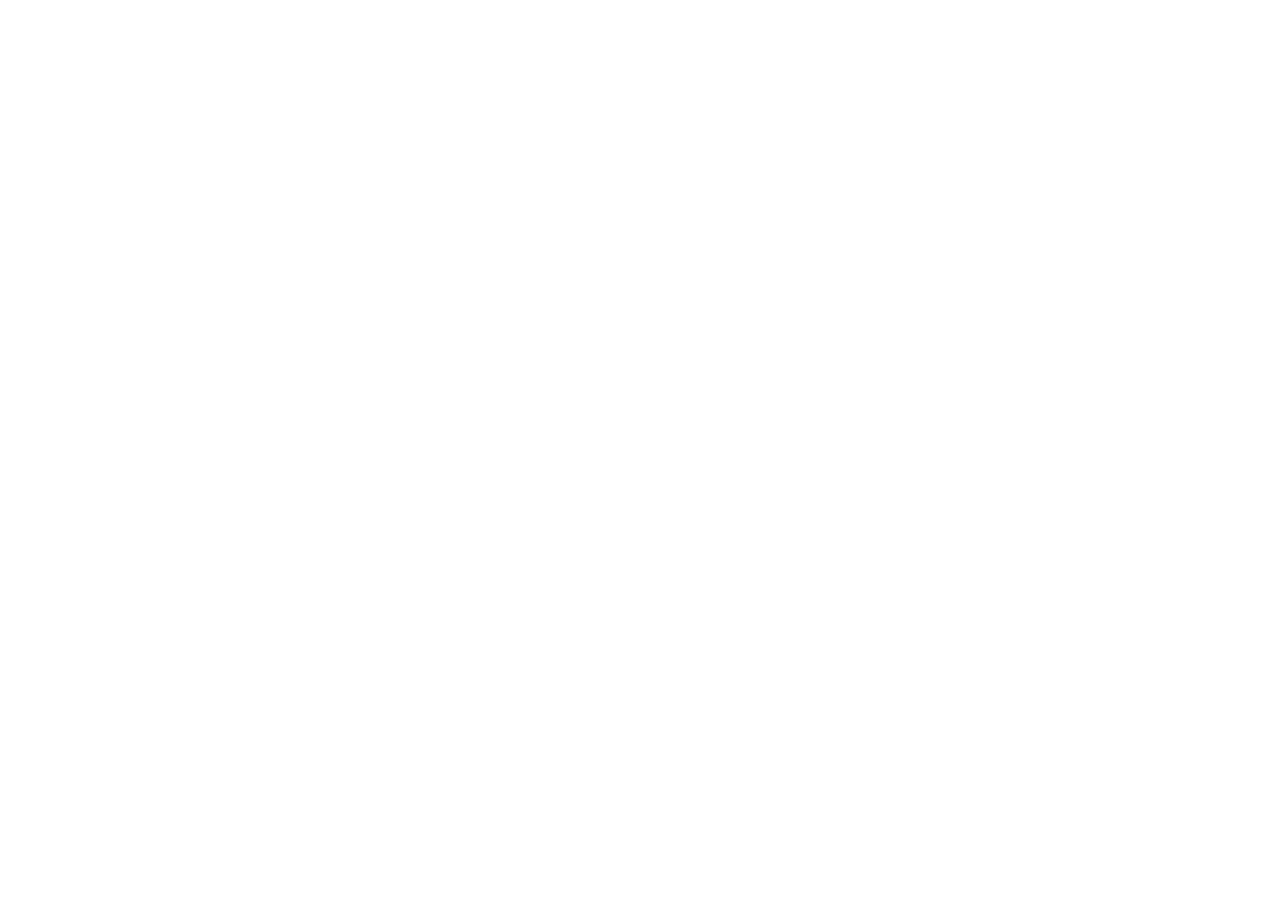
==== index.html @ 8594d662 "ADicionando dados aos components" ====
<!DOCTYPE html>
<html>
<head>
  <meta charset='utf-8'>
  <meta http-equiv='X-UA-Compatible' content='IE=edge'>
  <title>Page Title</title>
  <meta name='viewport' content='width=device-width, initial-scale=1'>
  <link rel='stylesheet' type='text/css' media='screen' href='main.css'>
  <div component id="dailyTemp"></div>
  <div component id="weeklyTemp"></div>
  <script src='componentLoader.js'></script>
  <script src='main.js'></script>
</head>
<body>

</body>
</html>
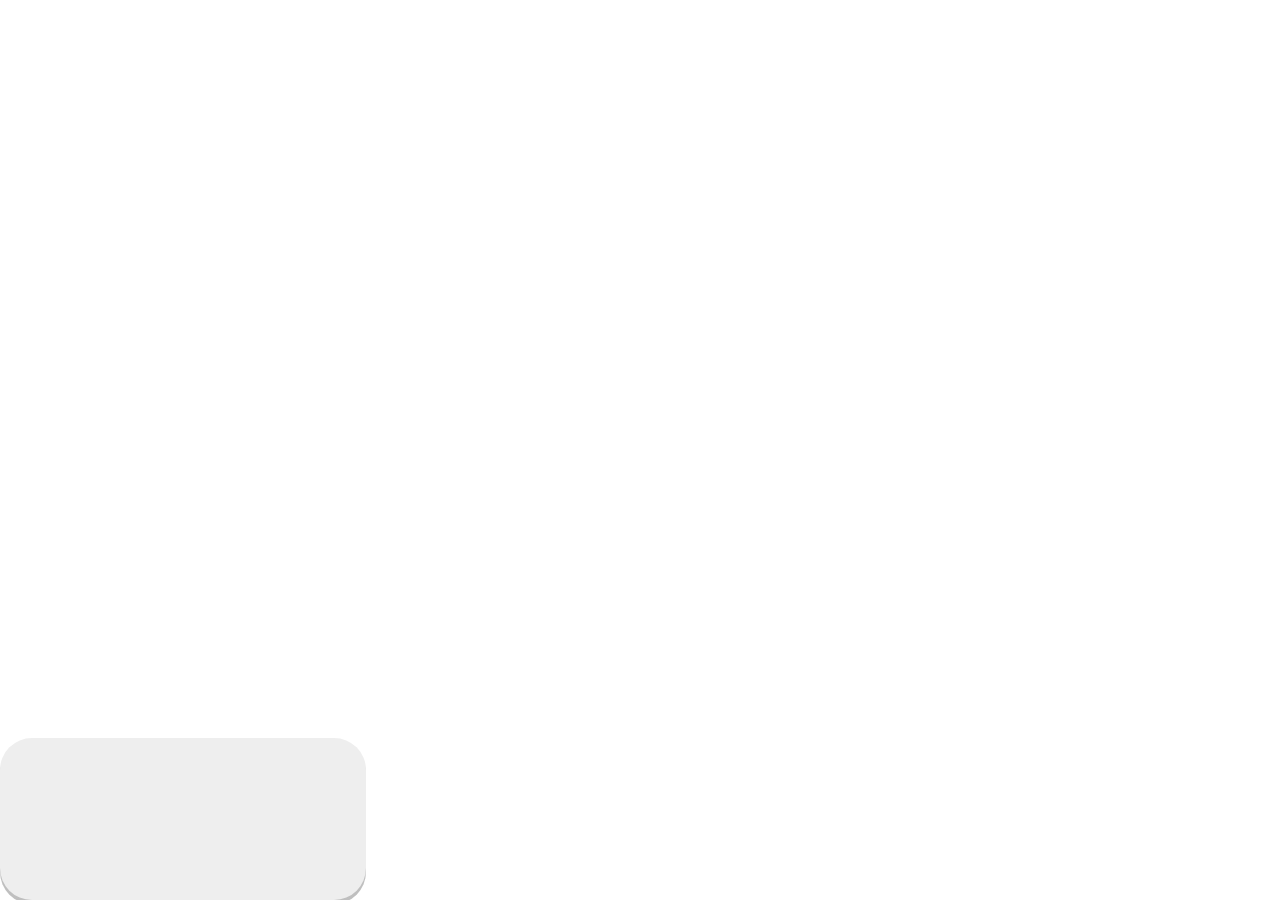
==== commit 682d6714: "tt" ====
--- a/index.html
+++ b/index.html
@@ -6,8 +6,19 @@
   <title>Page Title</title>
   <meta name='viewport' content='width=device-width, initial-scale=1'>
   <link rel='stylesheet' type='text/css' media='screen' href='main.css'>
-  <div component id="dailyTemp"></div>
-  <div component id="weeklyTemp"></div>
+  <div class="mainScreen">
+    <div style="display: flex; flex: 1;" component id="navBar"></div>
+    <div class="dataScreen">
+      <div class="mainData">
+        <div style="display: flex; flex: 4;" component id="dailyTemp"></div>
+        <div style="display: flex; flex: 1;" component id="clock" class="defaultBg"></div>
+      </div>
+      <div class="listData">
+        <div style="display: flex; flex: 1;" component id="weeklyTemp"></div>
+        <div style="display: flex; flex: 1;"   component id="mainCitiesTemp"></div>
+      </div>
+    </div>
+  </div>
   <script src='componentLoader.js'></script>
   <script src='main.js'></script>
 </head>
--- a/main.css
+++ b/main.css
@@ -0,0 +1,52 @@
+body {
+  margin: 0;
+}
+
+.mainScreen {
+    display: flex;
+    flex-direction: column;
+    align-items: center;
+    height: 100vh;
+    width: 100vw;
+  }
+  
+  .dataScreen {
+    display: flex;
+    flex-wrap: wrap;
+    flex-direction: row;
+    justify-content: center;
+    align-items: center;
+    width: 100vw;
+    display: flex;
+    flex: 9;
+}
+
+@media screen and (max-width: 600px) {
+}
+
+.listData {
+  flex: 2.5;
+  min-width: 30rem;
+  height: -moz-available; /* For Firefox */
+  height: -webkit-fill-available; /* For Safari and Chrome */
+  height: 100%; /* Fallback for other browsers */
+  display: flex;
+  flex-direction: column;
+}
+
+.mainData {
+  flex: 1;
+  min-width: 12rem;
+  height: -moz-available; /* For Firefox */
+  height: -webkit-fill-available; /* For Safari and Chrome */
+  height: 100%; /* Fallback for other browsers */
+  display: flex;
+  flex-direction: column;
+}
+
+
+.defaultBg {
+  background: #EEEEEE;
+  box-shadow: 0 4px 0 0 rgba(0, 0, 0, 0.25);
+  border-radius: 2rem;
+}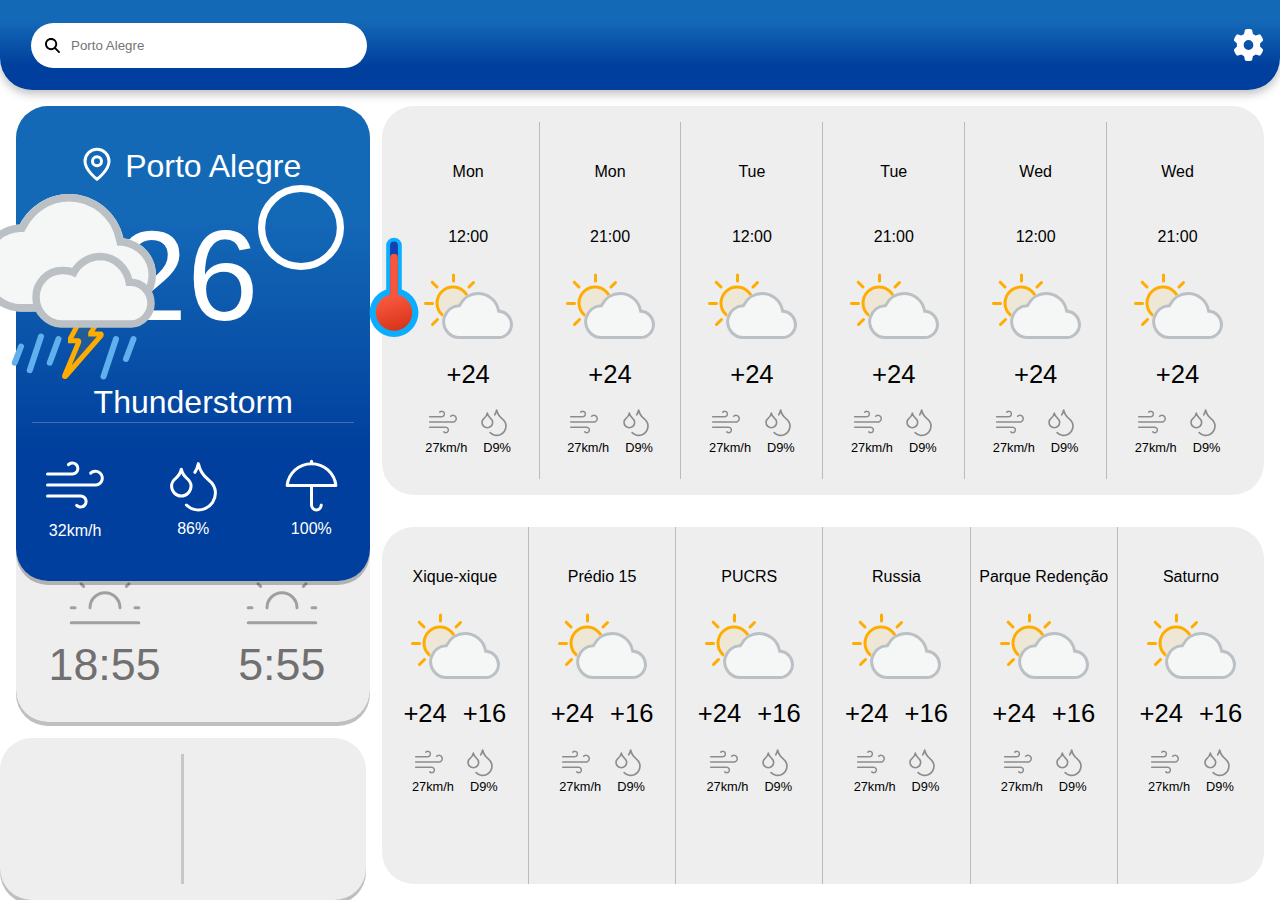
==== commit a2bd7f28: "Ading basic functionalities" ====
--- a/index.html
+++ b/index.html
@@ -1,13 +1,20 @@
 <!DOCTYPE html>
 <html>
 <head>
+  <link rel="preconnect" href="https://fonts.googleapis.com">
+  <link rel="preconnect" href="https://fonts.gstatic.com" crossorigin>
+  <link href="https://fonts.googleapis.com/css2?family=Sora:wght@100..800&display=swap" rel="stylesheet">
   <meta charset='utf-8'>
   <meta http-equiv='X-UA-Compatible' content='IE=edge'>
   <title>Page Title</title>
   <meta name='viewport' content='width=device-width, initial-scale=1'>
   <link rel='stylesheet' type='text/css' media='screen' href='main.css'>
   <div class="mainScreen">
-    <div style="display: flex; flex: 1;" component id="navBar"></div>
+    <div style="display: flex; flex: 1; display: flex;
+    flex: 1;
+    position: sticky;
+    top: 0;
+    z-index: 10;" component id="navBar"></div>
     <div class="dataScreen">
       <div class="mainData">
         <div style="display: flex; flex: 4;" component id="dailyTemp"></div>
--- a/main.css
+++ b/main.css
@@ -8,6 +8,7 @@
     align-items: center;
     height: 100vh;
     width: 100vw;
+    font-family: 'sora', sans-serif;
   }
   
   .dataScreen {
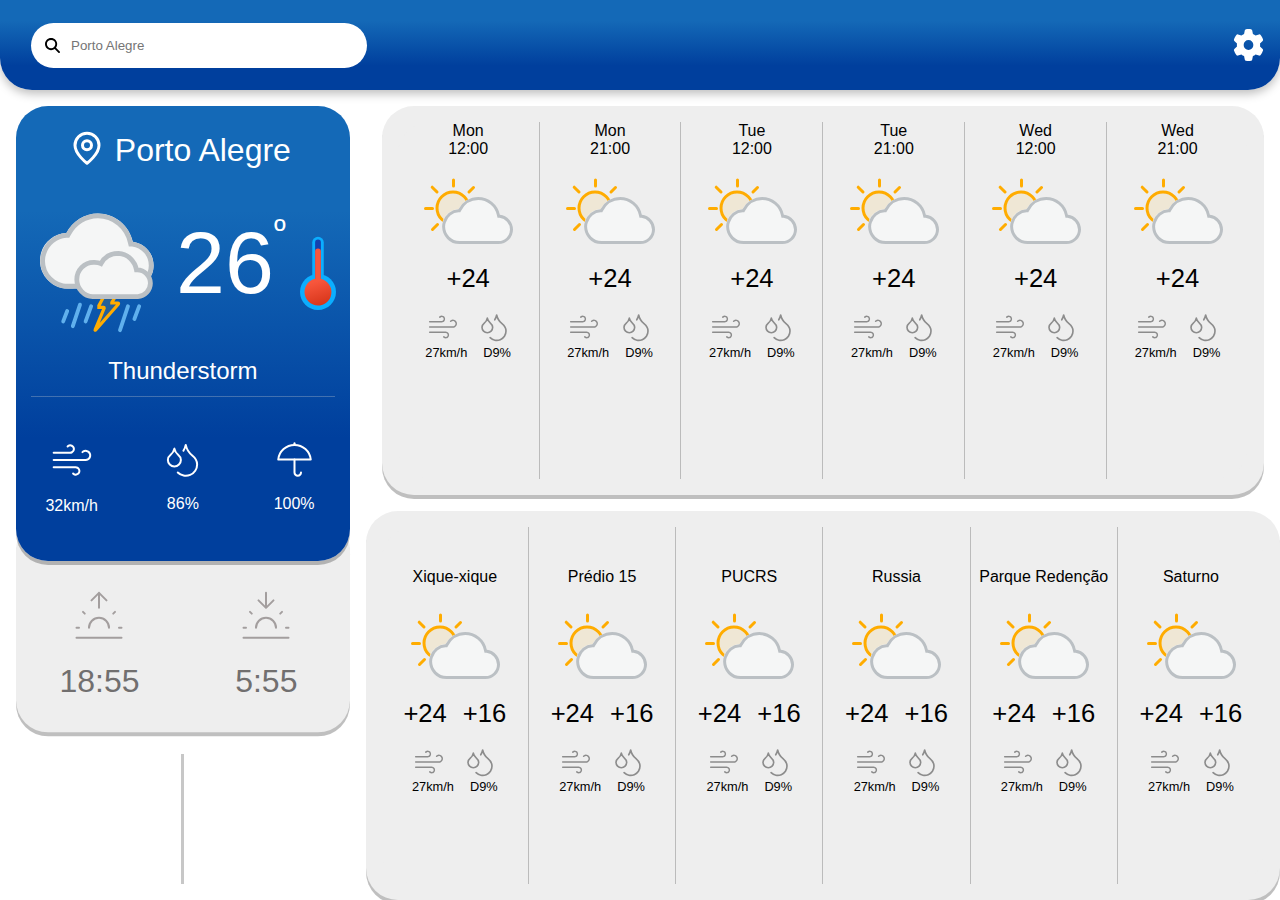
==== commit 58036980: "Merge pull request #17 from SandlerRodrigo/weeklyTemp" ====
--- a/index.html
+++ b/index.html
@@ -18,11 +18,11 @@
     <div class="dataScreen">
       <div class="mainData">
         <div style="display: flex; flex: 4;" component id="dailyTemp"></div>
-        <div style="display: flex; flex: 1;" component id="clock" class="defaultBg"></div>
+        <div style="display: flex; flex: 1;" component id="clock"></div>
       </div>
       <div class="listData">
-        <div style="display: flex; flex: 1;" component id="weeklyTemp"></div>
-        <div style="display: flex; flex: 1;"   component id="mainCitiesTemp"></div>
+        <div style="display: flex; flex: 1;" component id="weeklyTemp" class="defaultBg"></div>
+        <div style="display: flex; flex: 1;"   component id="mainCitiesTemp" class="defaultBg"></div>
       </div>
     </div>
   </div>
--- a/main.css
+++ b/main.css
@@ -50,4 +50,10 @@
   background: #EEEEEE;
   box-shadow: 0 4px 0 0 rgba(0, 0, 0, 0.25);
   border-radius: 2rem;
-}+}
+
+.darkmode .defaultBg {
+  background: rgb(48, 48, 48);
+  box-shadow: 0 4px 0 0 rgba(0, 0, 0, 0.25);
+  border-radius: 2rem;
+}
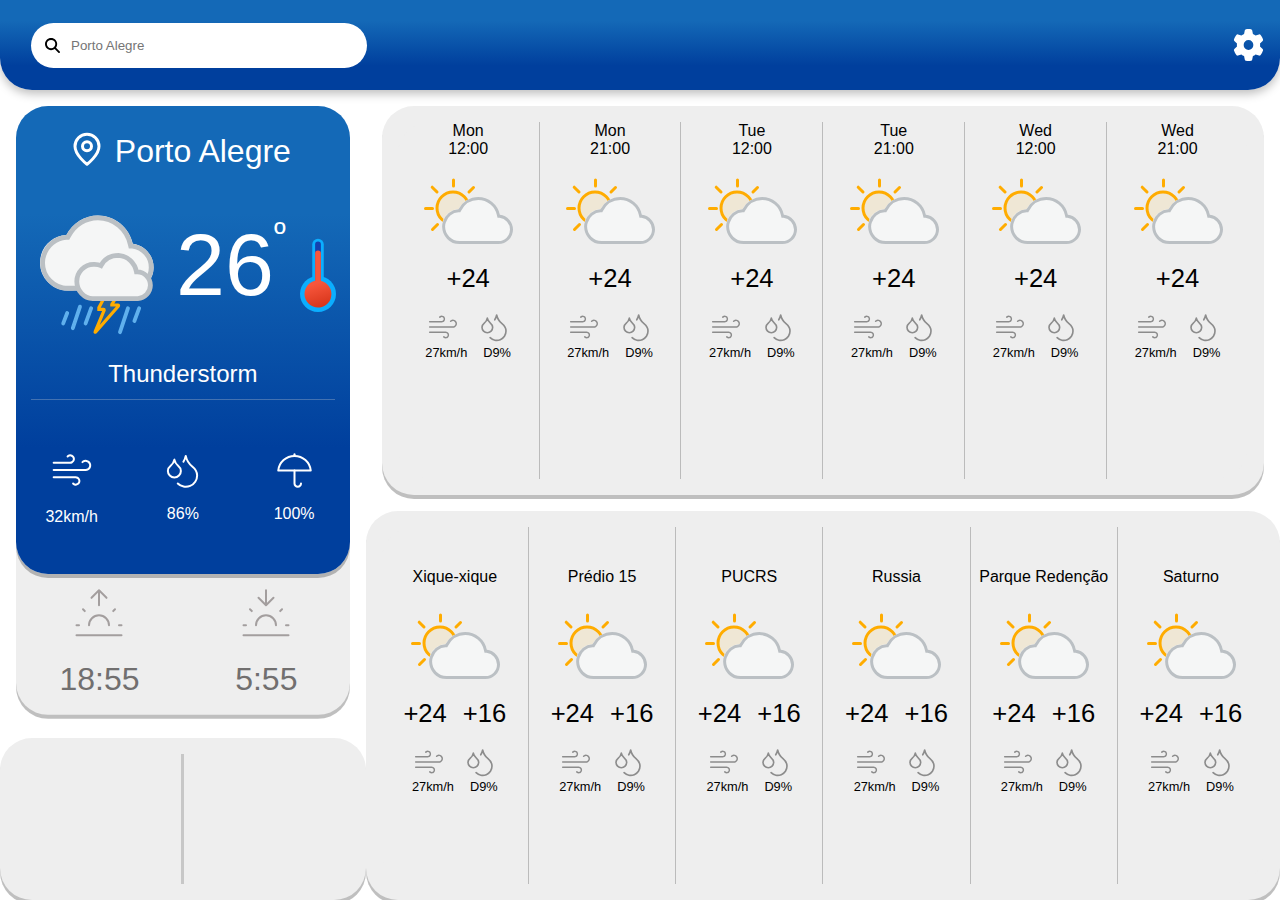
==== commit ade241f2: "tt" ====
--- a/index.html
+++ b/index.html
@@ -18,7 +18,7 @@
     <div class="dataScreen">
       <div class="mainData">
         <div style="display: flex; flex: 4;" component id="dailyTemp"></div>
-        <div style="display: flex; flex: 1;" component id="clock"></div>
+        <div class="defaultBg" style="display: flex; flex: 1;" component id="clock"></div>
       </div>
       <div class="listData">
         <div style="display: flex; flex: 1;" component id="weeklyTemp" class="defaultBg"></div>
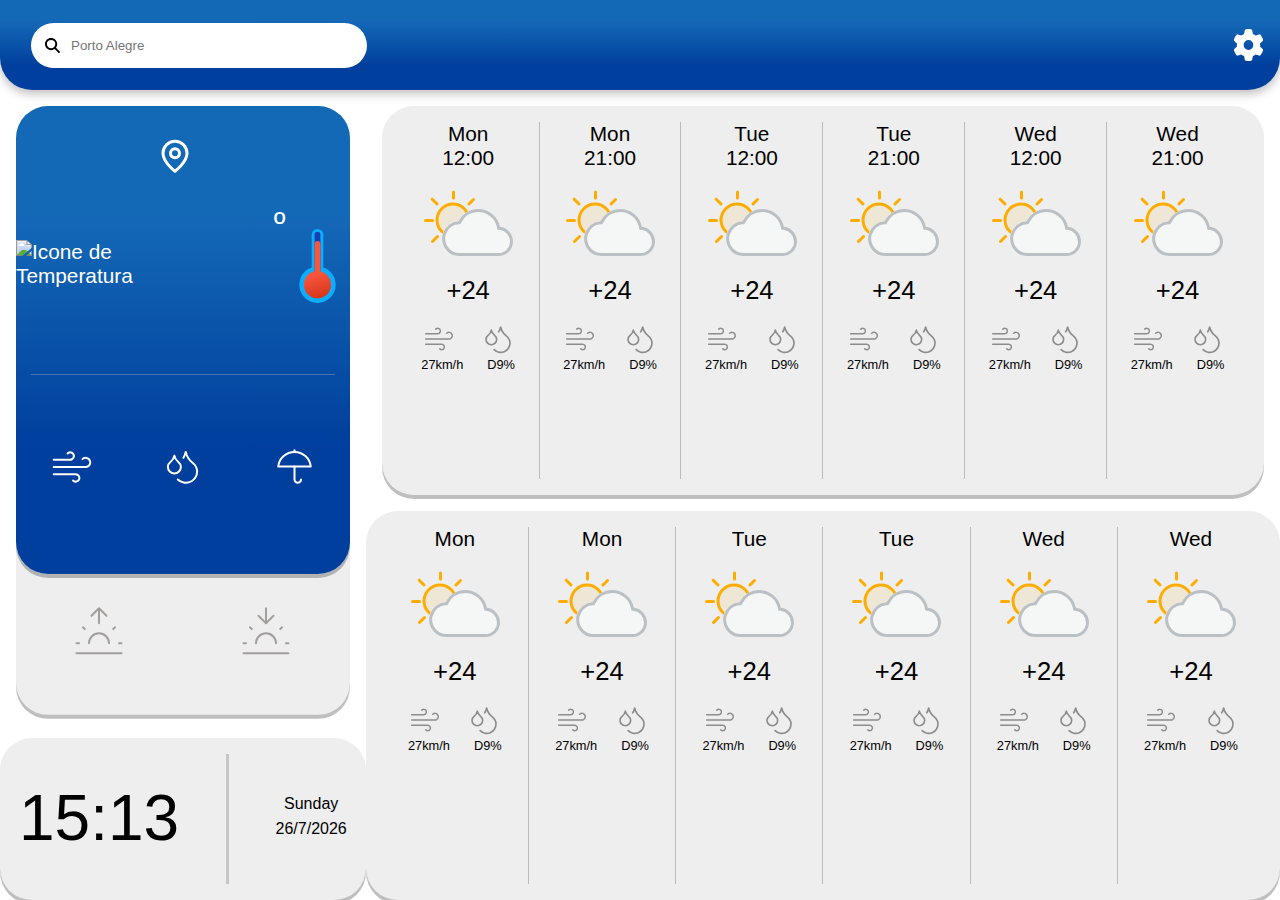
==== commit 5c47267a: "Merge pull request #23 from SandlerRodrigo/darkmode" ====
--- a/index.html
+++ b/index.html
@@ -18,7 +18,7 @@
     <div class="dataScreen">
       <div class="mainData">
         <div style="display: flex; flex: 4;" component id="dailyTemp"></div>
-        <div class="defaultBg" style="display: flex; flex: 1;" component id="clock"></div>
+        <div style="display: flex; flex: 1;" class="defaultBg" component id="clock"></div>
       </div>
       <div class="listData">
         <div style="display: flex; flex: 1;" component id="weeklyTemp" class="defaultBg"></div>
@@ -29,7 +29,7 @@
   <script src='componentLoader.js'></script>
   <script src='main.js'></script>
 </head>
-<body>
+<body id="corpo">
 
 </body>
 </html>--- a/main.css
+++ b/main.css
@@ -9,6 +9,7 @@
     height: 100vh;
     width: 100vw;
     font-family: 'sora', sans-serif;
+    font-size: 130%;
   }
   
   .dataScreen {
@@ -37,7 +38,7 @@
 
 .mainData {
   flex: 1;
-  min-width: 12rem;
+  min-width: 17rem;
   height: -moz-available; /* For Firefox */
   height: -webkit-fill-available; /* For Safari and Chrome */
   height: 100%; /* Fallback for other browsers */
@@ -45,15 +46,25 @@
   flex-direction: column;
 }
 
-
 .defaultBg {
   background: #EEEEEE;
   box-shadow: 0 4px 0 0 rgba(0, 0, 0, 0.25);
   border-radius: 2rem;
 }
 
-.darkmode .defaultBg {
+.darks {
   background: rgb(48, 48, 48);
-  box-shadow: 0 4px 0 0 rgba(0, 0, 0, 0.25);
-  border-radius: 2rem;
+  color: rgb(185, 179, 179);
 }
+
+.escuridao {
+  background-color: rgb(32, 32, 32);
+}
+
+.maisescuro {
+  background: #0e0e0e !important;
+}
+
+.lupacolor {
+  filter: contrast(0%) !important;
+}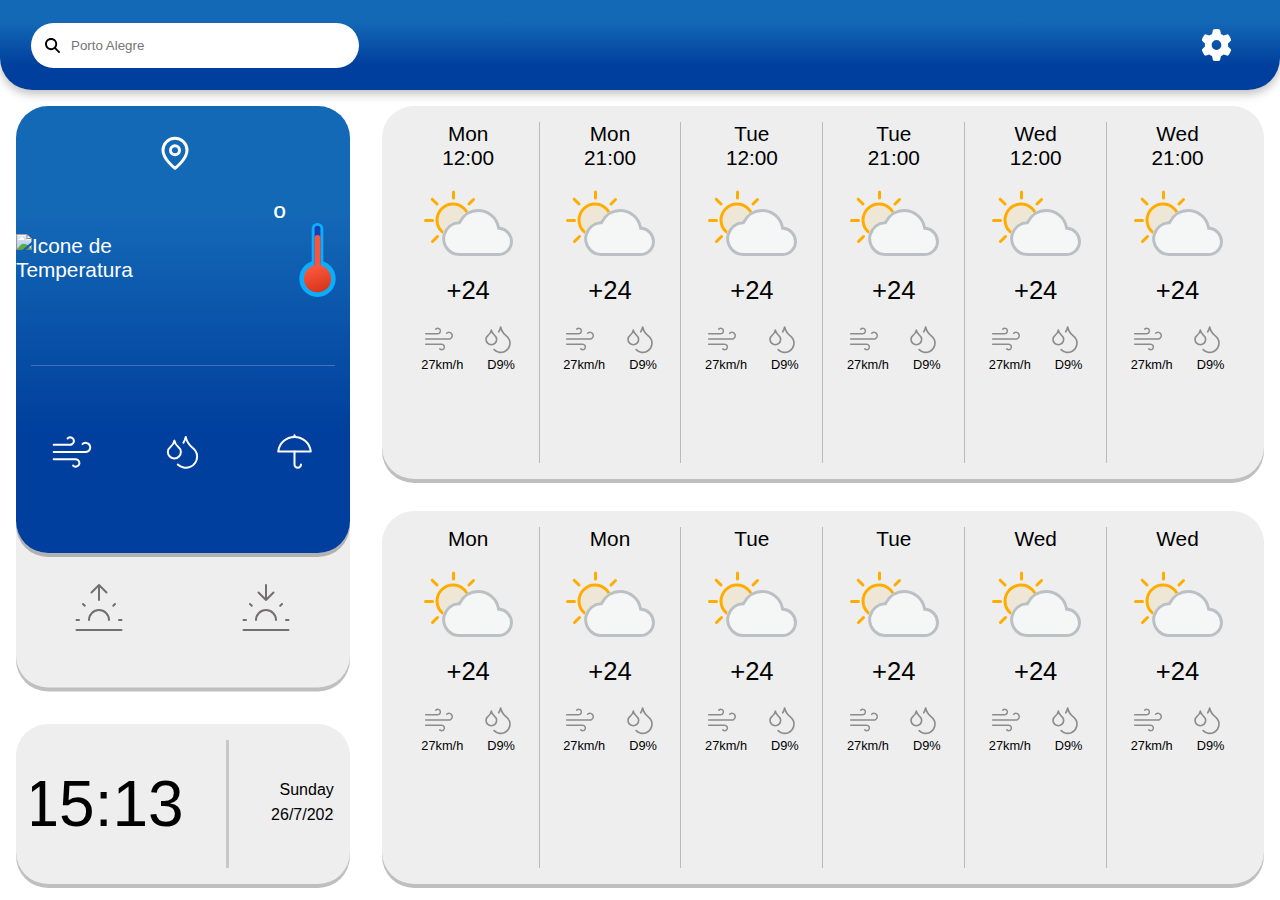
==== commit a9a58be4: "minor fixes" ====
--- a/index.html
+++ b/index.html
@@ -3,10 +3,14 @@
 <head>
   <link rel="preconnect" href="https://fonts.googleapis.com">
   <link rel="preconnect" href="https://fonts.gstatic.com" crossorigin>
+  <link href="https://fonts.googleapis.com/css2?family=Black+Ops+One&family=League+Spartan:wght@100..900&family=VT323&family=Workbench&display=swap" rel="stylesheet">
+  <link rel="preconnect" href="https://fonts.googleapis.com">
+  <link rel="preconnect" href="https://fonts.gstatic.com" crossorigin>
   <link href="https://fonts.googleapis.com/css2?family=Sora:wght@100..800&display=swap" rel="stylesheet">
+  <link rel="icon" href="images/icon.ico">
   <meta charset='utf-8'>
   <meta http-equiv='X-UA-Compatible' content='IE=edge'>
-  <title>Page Title</title>
+  <title>Clima e Tempo</title>
   <meta name='viewport' content='width=device-width, initial-scale=1'>
   <link rel='stylesheet' type='text/css' media='screen' href='main.css'>
   <div class="mainScreen">
@@ -18,11 +22,11 @@
     <div class="dataScreen">
       <div class="mainData">
         <div style="display: flex; flex: 4;" component id="dailyTemp"></div>
-        <div style="display: flex; flex: 1;" class="defaultBg" component id="clock"></div>
+        <div style="display: flex; flex: 1; margin: 1rem;" class="defaultBg" component id="clock"></div>
       </div>
       <div class="listData">
         <div style="display: flex; flex: 1;" component id="weeklyTemp" class="defaultBg"></div>
-        <div style="display: flex; flex: 1;"   component id="mainCitiesTemp" class="defaultBg"></div>
+        <div style="display: flex; flex: 1; margin: 1rem;"   component id="mainCitiesTemp" class="defaultBg"></div>
       </div>
     </div>
   </div>
--- a/main.css
+++ b/main.css
@@ -23,8 +23,49 @@
     flex: 9;
 }
 
-@media screen and (max-width: 600px) {
+@media screen and (max-width: 690px) {
+  /* [02:35, 26/04/2024] Francisco Borba: #weeklyTemp  -> Mudar pra flex -coll
+[02:37, 26/04/2024] Francisco Borba: .listData -> tirar min width
+[02:37, 26/04/2024] Francisco Borba: .block+div -> border bottom
+[02:40, 26/04/2024] Francisco Borba: .lowerDiv -> tirar flex1 e heigth
+[02:46, 26/04/2024] Francisco Borba: .defaultBg ->  flex 0
+[02:46, 26/04/2024] Francisco Borba: .mainData -> heigth auto */
+.mainScreen {
+  height: 100% !important;
 }
+#weeklyTemp {
+  flex-direction: column !important;
+}
+.listData {
+  min-width: 0 !important;
+}
+.block+div {
+border-top: 0.08rem solid rgb(68, 68, 68, 0.3) !important;
+border-left: none !important;
+margin-top: 3rem;
+padding-top: 3rem;
+}
+.lowerDiv {
+  flex: 0 !important;
+  height: auto !important;
+}
+.defaultBg {
+  flex: 0 !important;
+}
+.mainData {
+  height: auto  !important;
+}
+
+.dataScreen {
+    flex-wrap: nowrap;
+    flex-direction: column;
+    align-items: stretch; 
+}
+.searchBar {
+  height: 5rem;
+}
+}
+
 
 .listData {
   flex: 2.5;
@@ -67,4 +108,8 @@
 
 .lupacolor {
   filter: contrast(0%) !important;
+}
+
+.textoClaro {
+  color:#ffffff !important;
 }